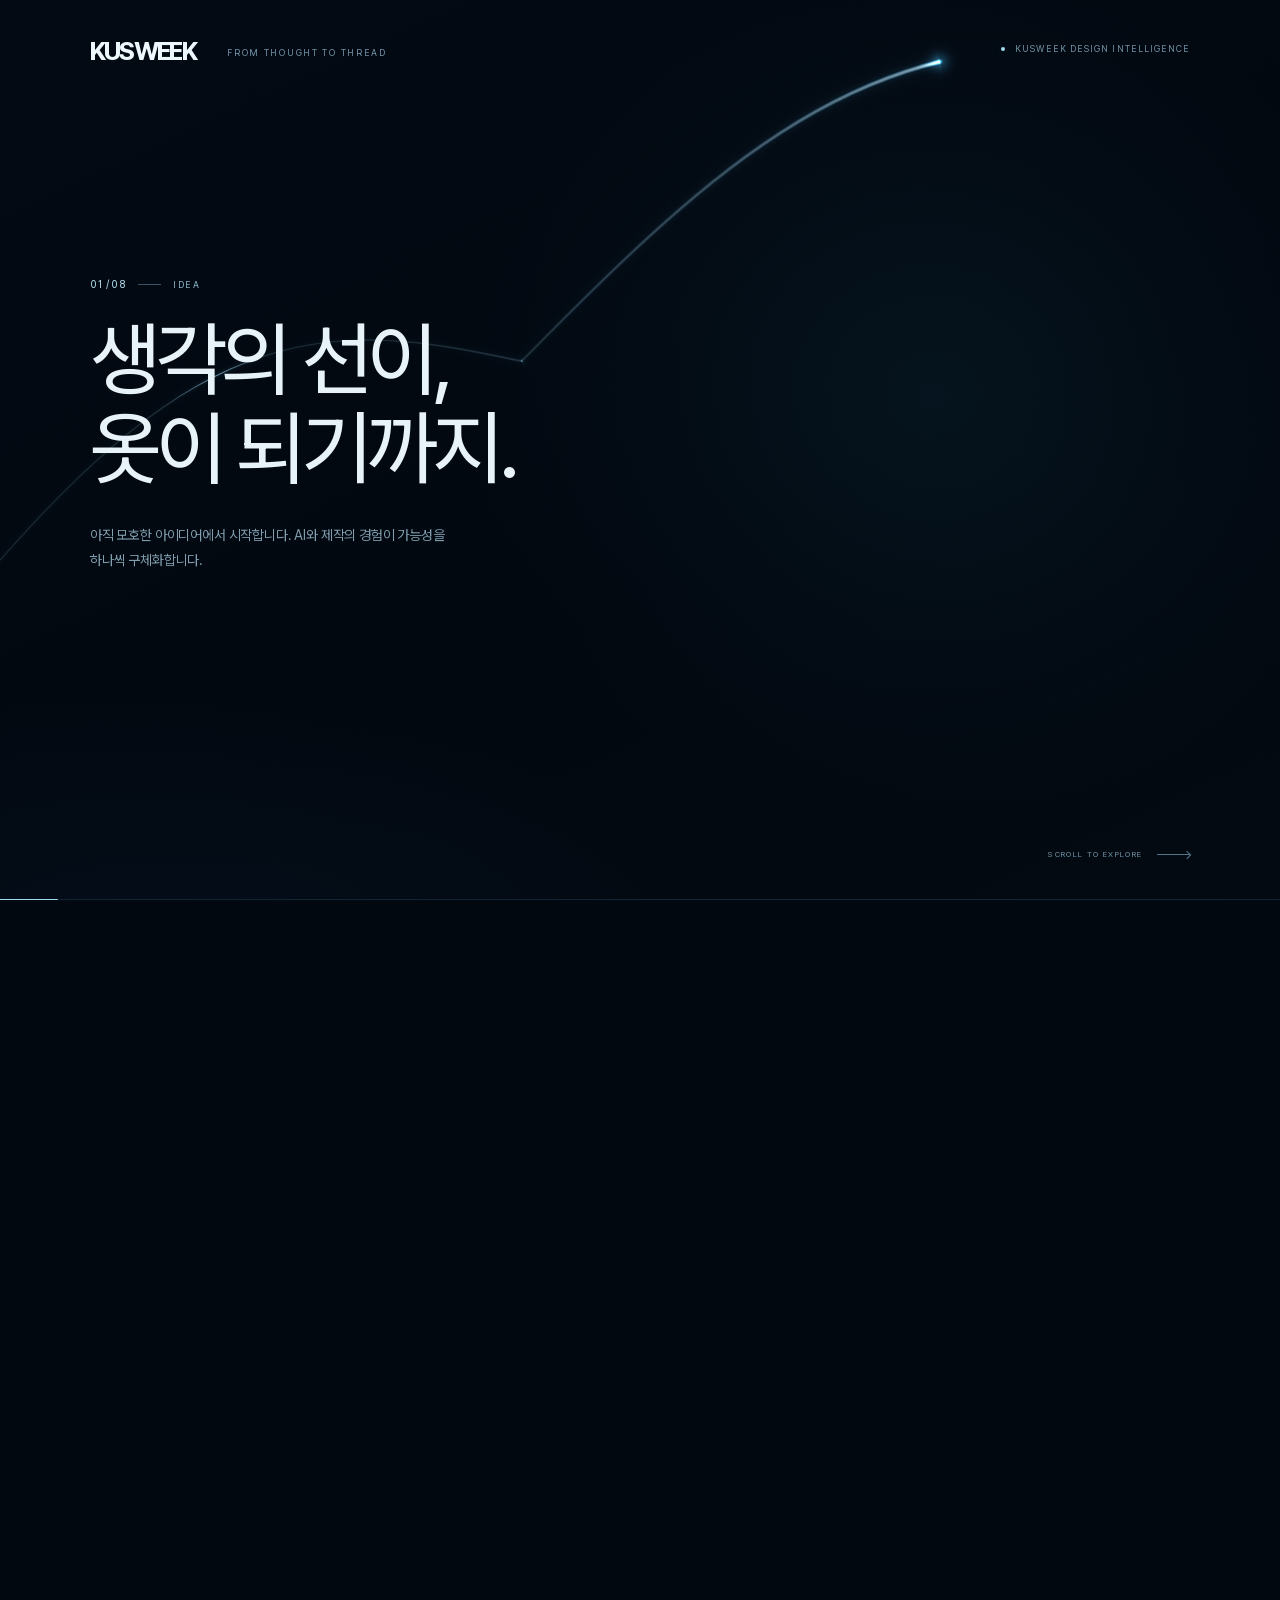
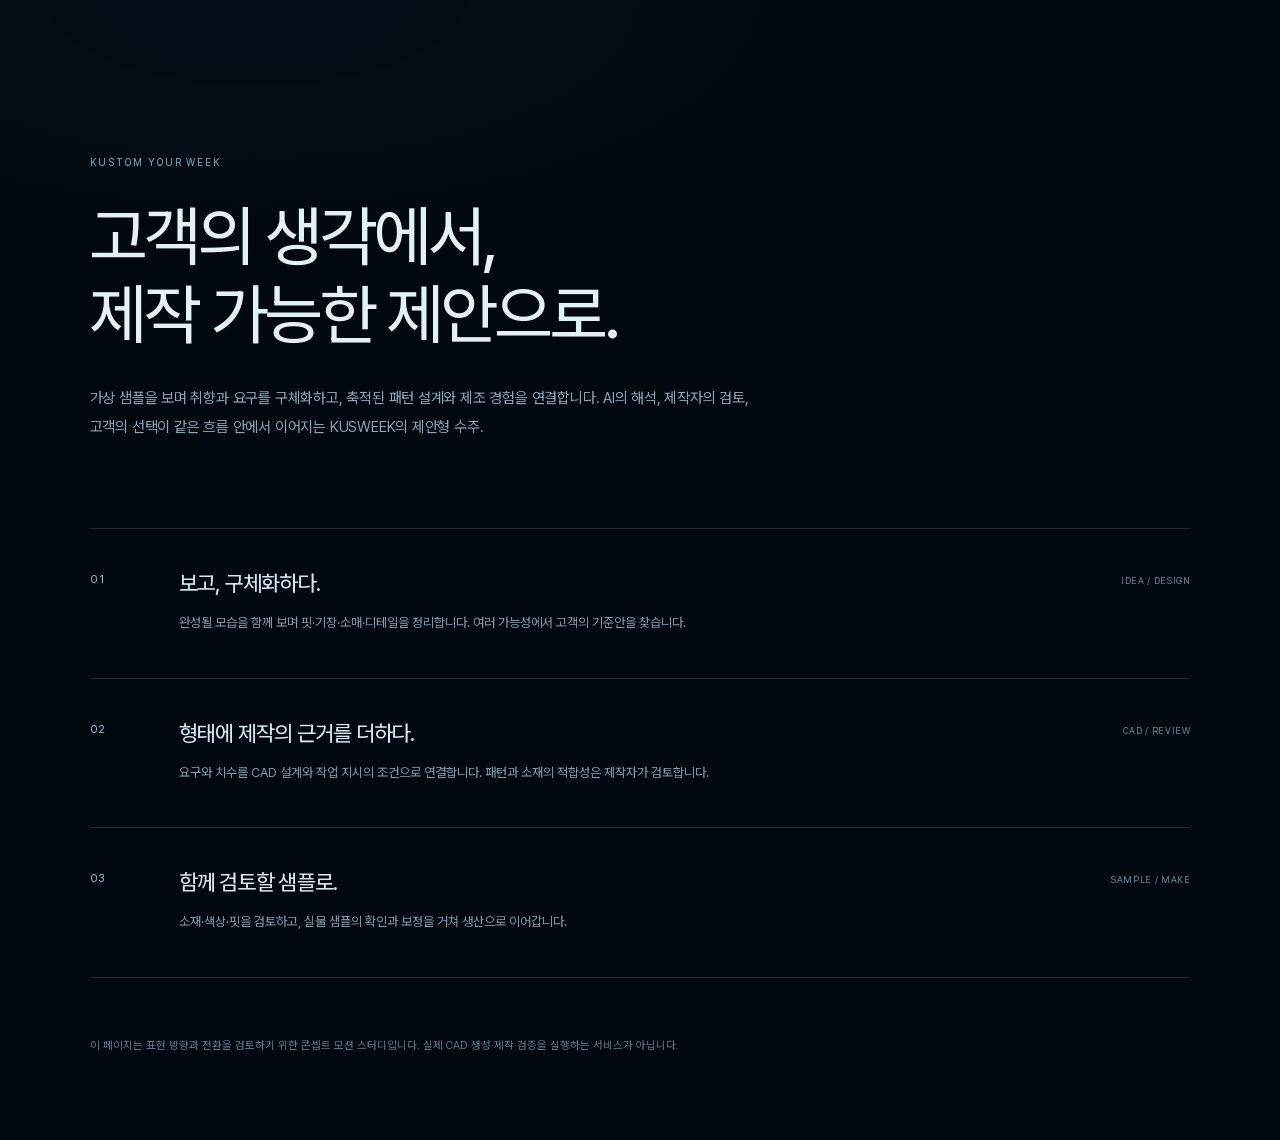
==== continuous-preview.html @ 4c55966c "Preview continuous registered garment transitions" ====
<!doctype html>
<html lang="ko">
<head>
  <meta charset="utf-8">
  <meta name="viewport" content="width=device-width, initial-scale=1, viewport-fit=cover">
  <meta name="theme-color" content="#030912">
  <meta name="description" content="하나의 선에서 시작한 아이디어가 의류의 구조와 설계를 거쳐 샘플이 되는 KUSWEEK 모션 스터디.">
  <title>KUSWEEK — From thought to thread.</title>
  <style>@font-face{font-family:Pretendard;src:url('[data-uri]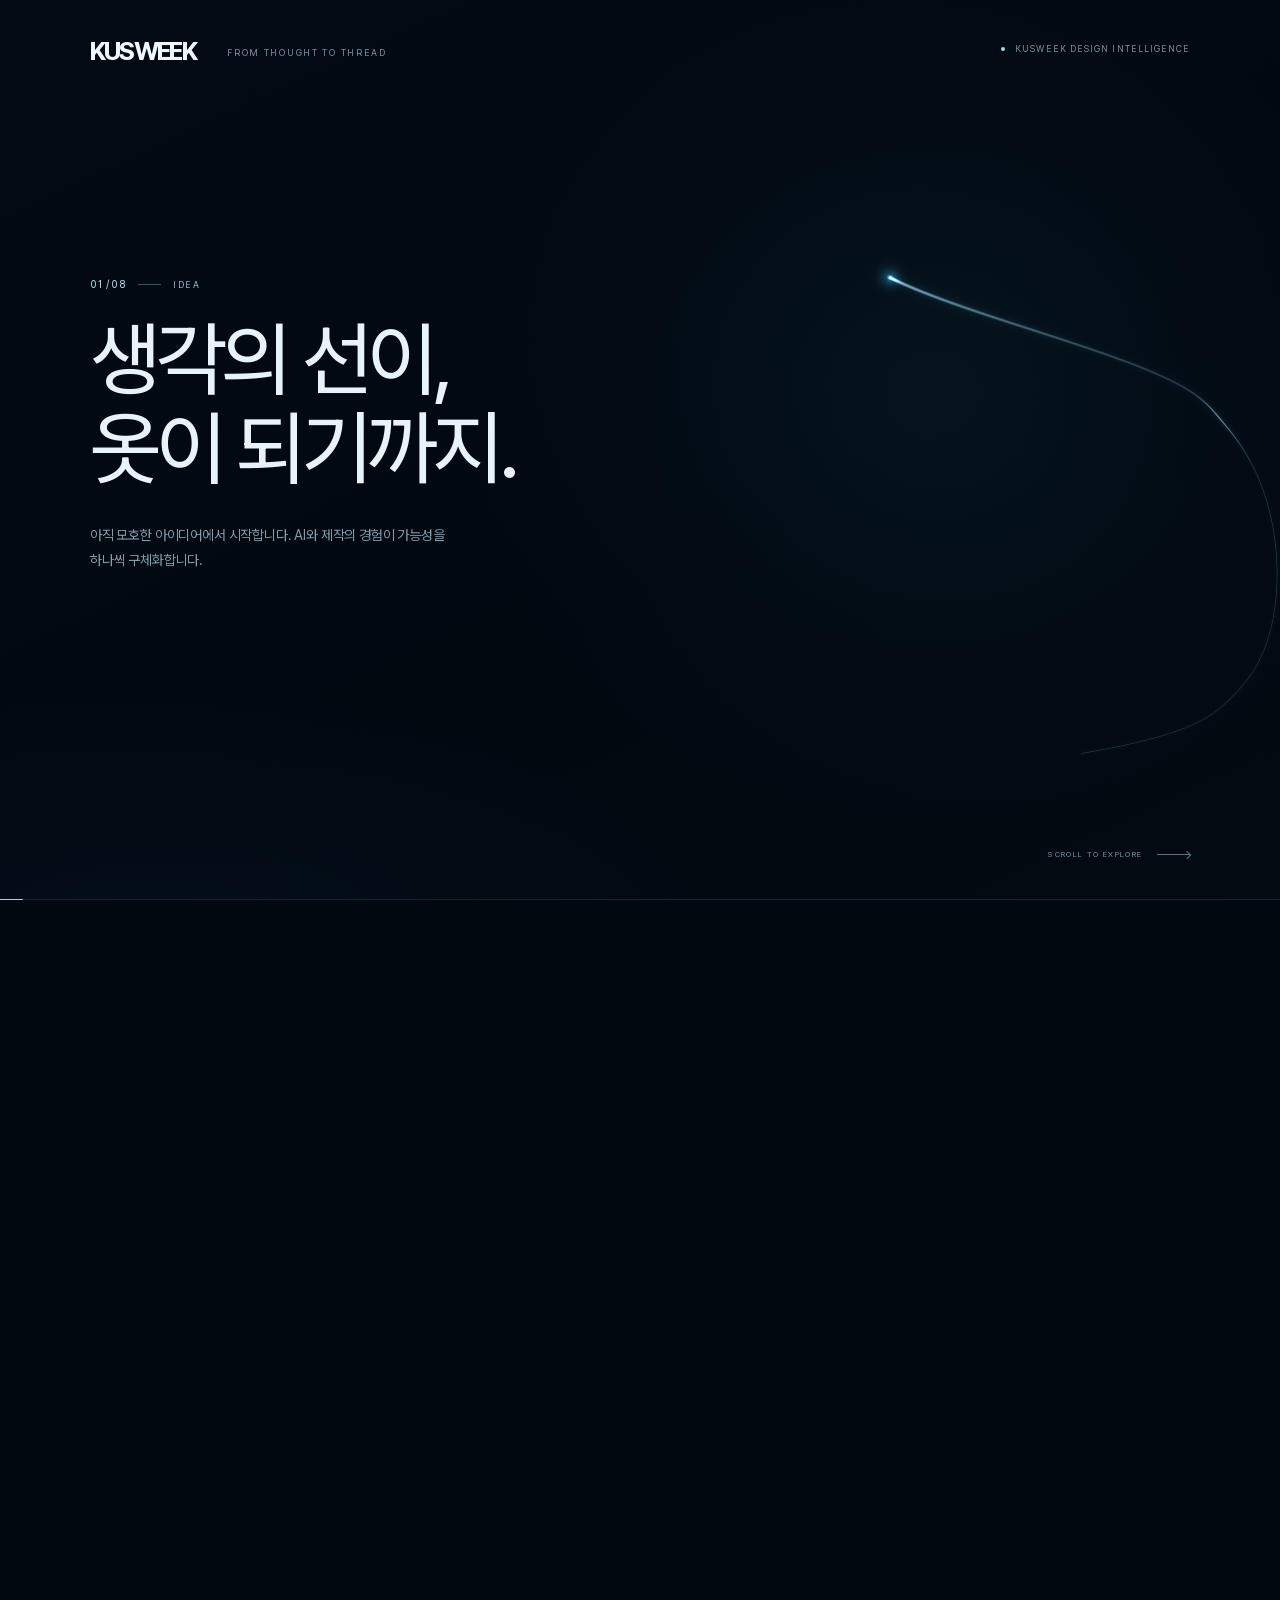
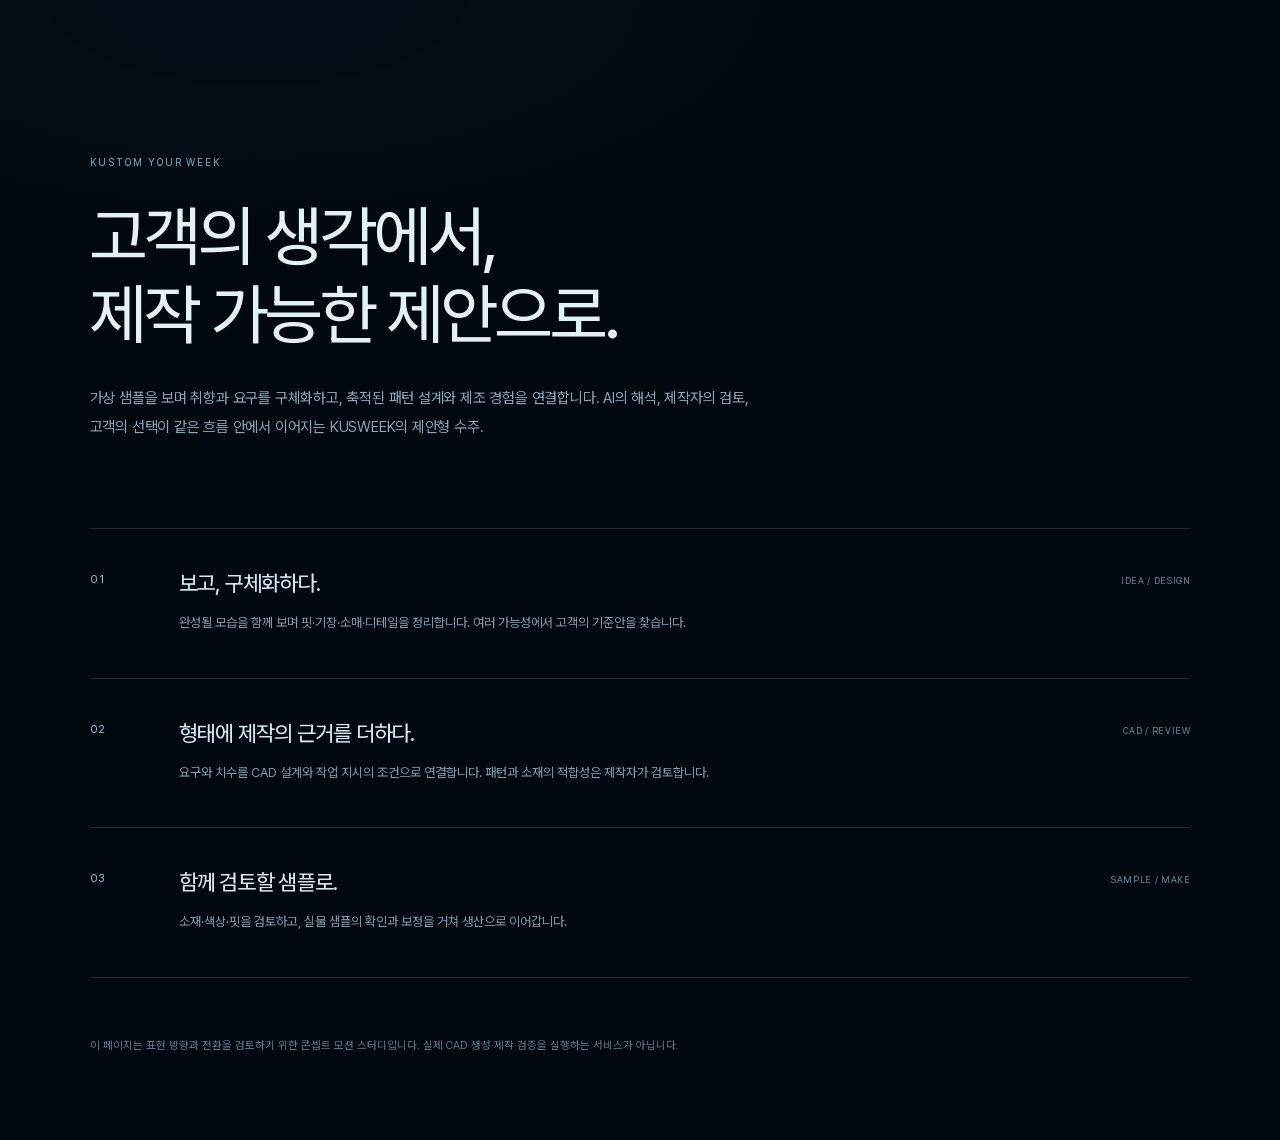
